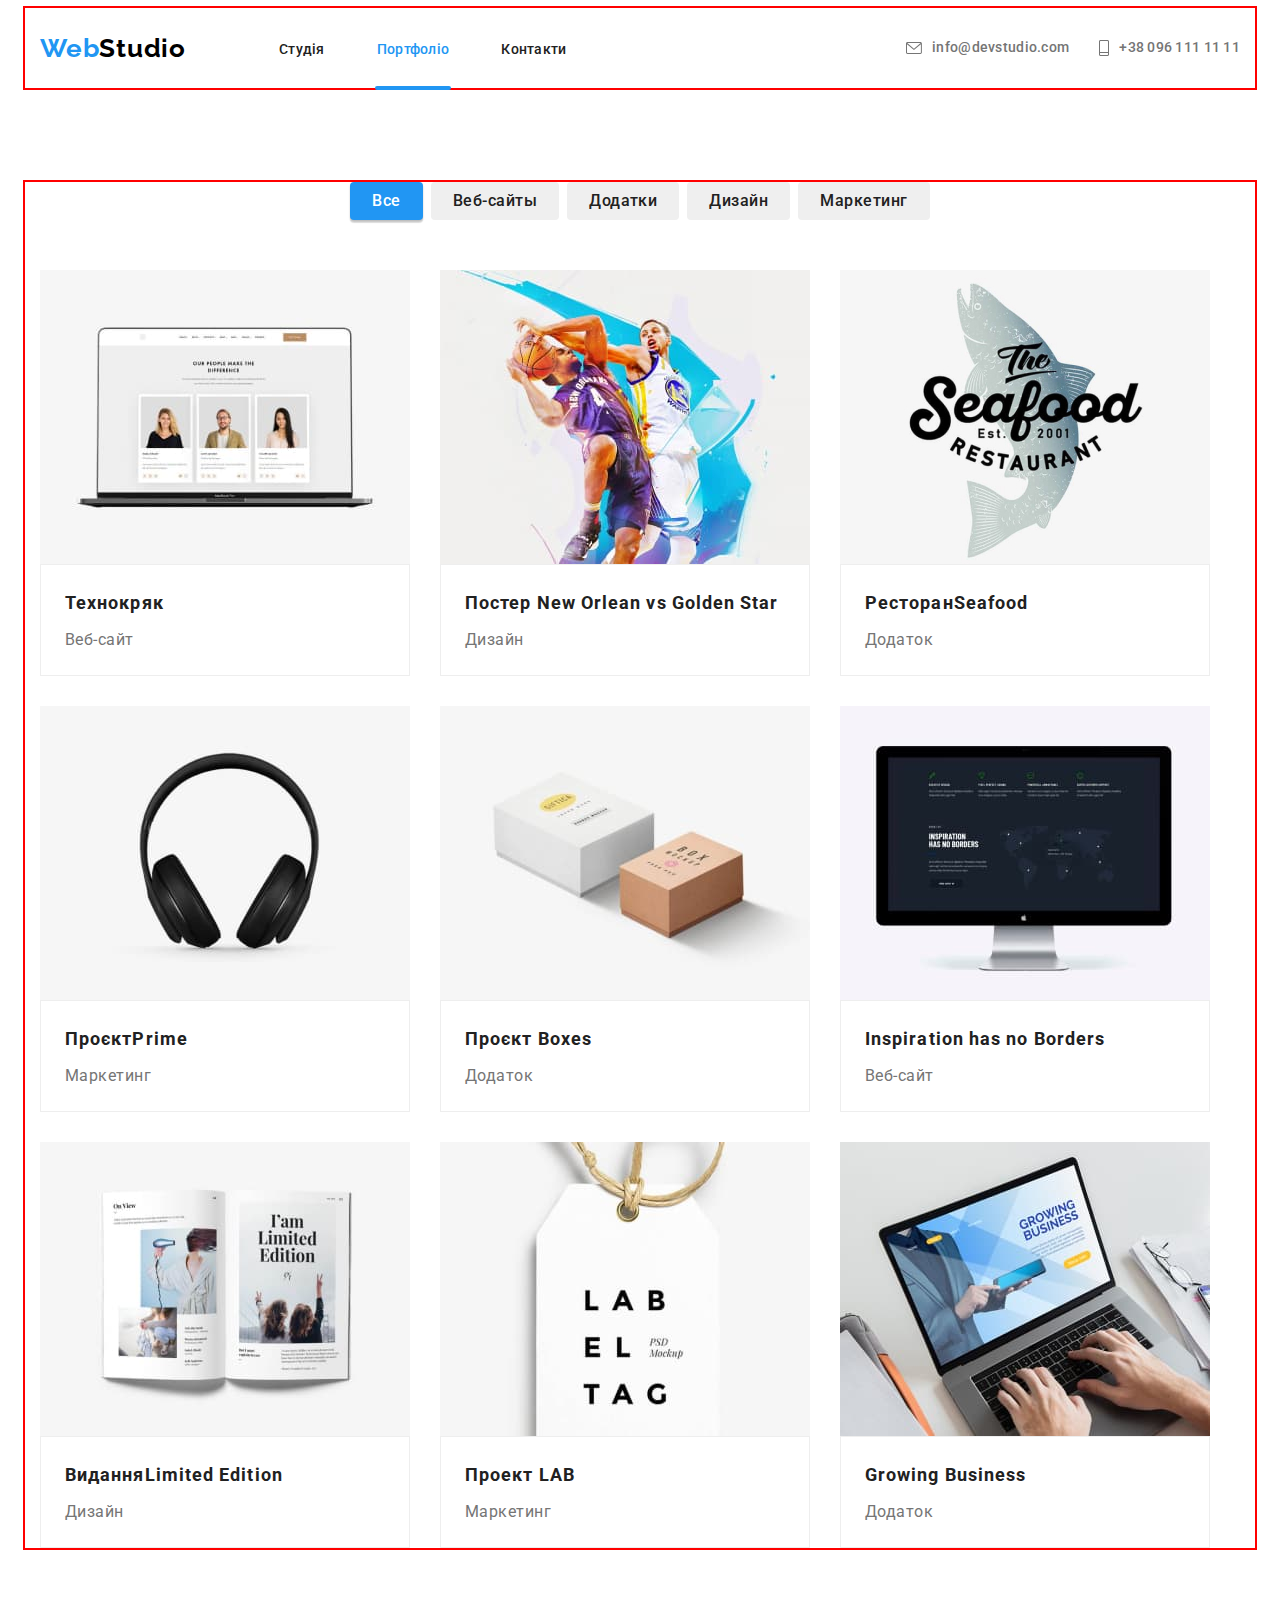
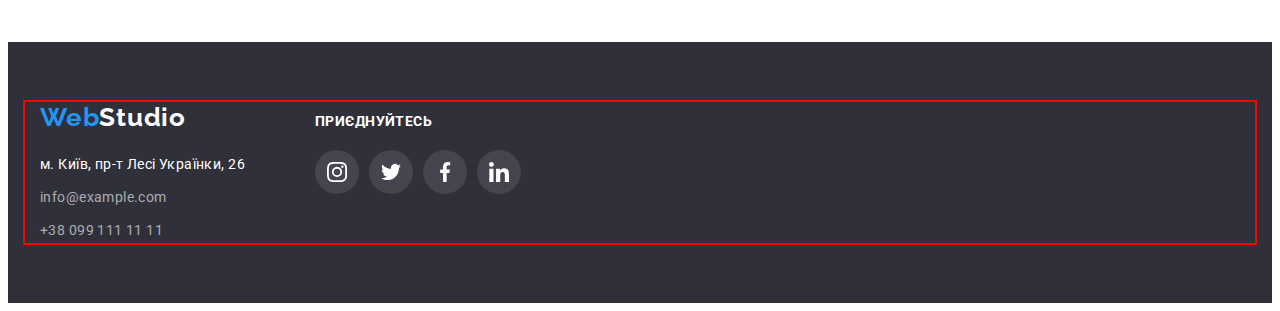
==== portfolio.html @ 19f4bf3e "add input" ====
<!DOCTYPE html>
<html lang="ru">
<head>
    <meta charset="UTF-8">
    <meta http-equiv="X-UA-Compatible" content="IE=edge">
    <meta name="viewport" content="width=device-width, initial-scale=1.0">
    <title>Портфоліо</title>
    <link rel="preconnect" href="https://fonts.googleapis.com">
    <link rel="preconnect" href="https://fonts.gstatic.com" crossorigin>
    <link href="https://fonts.googleapis.com/css2?family=Raleway:wght@700&family=Roboto:wght@400;500;700;900&display=swap"
        rel="stylesheet">
    <link rel="stylesheet" href="https://cdnjs.cloudflare.com/ajax/libs/modern-normalize/1.1.0/modern-normalize.min.css"
            integrity="sha512-wpPYUAdjBVSE4KJnH1VR1HeZfpl1ub8YT/NKx4PuQ5NmX2tKuGu6U/JRp5y+Y8XG2tV+wKQpNHVUX03MfMFn9Q=="
            crossorigin="anonymous" referrerpolicy="no-referrer" />
    <link rel="stylesheet" href="./css/styles.css">
</head>
<body>
    <header class="header">
        <div class="container header-container">
            <a href="#" lang="en" class="header-logo link">Web<span class="header-studio">Studio</span></a>
            <nav class="header-nav">
                <ul class="header-list list">
                    <li class="header-item">
                        <a href="./index.html" class="header-link link">Студія</a>
                    </li>
                    <li class="header-item">
                        <a href="./portfolio.html" class="header-link link current">Портфоліо</a>
                    </li>
                    <li class="header-item">
                        <a href="#" class="header-link link">Контакти</a>
                    </li>
                </ul>
            </nav>
            <ul class="list header-list-contact">
                <li class="header-item-mail">
                    <a href="mailto:info@devstudio.com" class="header-mail link"><svg class="header-mail-icon" width="16" height="12">
                        <use href="./images/icons.svg.svg#icon-envelope-1"></use>
                    </svg>info@devstudio.com</a>
                </li>
                <li class="header-item-tel">
                    <a href="tel:+380961111111" class="header-tel link"><svg class="header-tel-icon" width="10" height="16">
                        <use href="./images/icons.svg.svg#icon-Vector-1"></use>
                    </svg>+38 096 111 11 11</a>
                </li>
            </ul>
        </div>
    </header>
    <main>
        <section class="button">
            <div class="container">
                <h1 class="visually-hidden">Портфоліо</h1>
                    <ul class="button-list list">
                        <li class="button-item">
                            <button type="button" class="button-btn current-btn">Все</button>
                        </li>
                        <li class="button-item">
                            <button type="button" class="button-btn">Веб-сайты</button>
                        </li>
                        <li class="button-item">
                            <button type="button" class="button-btn">Додатки</button>
                        </li>
                        <li class="button-item">
                            <button type="button" class="button-btn">Дизайн</button>
                        </li>
                        <li class="button-item">
                            <button type="button" class="button-btn">Маркетинг</button>
                        </li>
                    </ul>
                <ul class="portfolio-list list">
                    <li class="portfolio-item">
                        <a href="#" class="portfolio-link link">
                            <div class="portfolio-top-wrap">
                                <img src="./images/img-1.jpg" alt="веб-сайт" width="370" height="294">
                                <p class="portfoio-top-text">Ресурс пропонує комплексні пропозиції з різним рівнем функціоналу та сервісів. Все це дозволить відвідувачу отримати
                                вичерпні відомості про компанію чи приватну особу.</p>
                            </div>                            
                            <div class="portfolio-wrap">
                                <h2 class="portfolio-title">Технокряк</h2>
                                <p class="portfolio-text">Веб-сайт</p>
                            </div>
                        </a>  
                    </li>
                    <li class="portfolio-item">
                        <a href="#"class="portfolio-link link">
                            <div class="portfolio-top-wrap">
                                <img src="./images/img-2.jpg" alt="Дизайн" width="370" height="294">
                                <p class="portfoio-top-text">Ресурс пропонує комплексні пропозиції з різним рівнем функціоналу та сервісів. Все це                                     дозволить відвідувачу отримати
                                    вичерпні відомості про компанію чи приватну особу.</p>
                            </div>                                                      
                            <div class="portfolio-wrap">
                                <h2 class="portfolio-title">Постер <span lang="en">New Orlean vs Golden Star</span></h2>
                                <p class="portfolio-text">Дизайн</p>
                            </div>
                        </a>                        
                    </li>
                    <li class="portfolio-item">
                        <a href="#" class="portfolio-link link">
                            <div class="portfolio-top-wrap">
                                <img src="./images/img-3.jpg" alt="Додаток" width="370" height="294">
                                <p class="portfoio-top-text">Ресурс пропонує комплексні пропозиції з різним рівнем функціоналу та сервісів. Все це
                                    дозволить відвідувачу отримати вичерпні відомості про компанію чи приватну особу.</p>
                            </div>                           
                            <div class="portfolio-wrap">
                                <h2 class="portfolio-title">Ресторан<span lang="en">Seafood</span></h2>
                                <p class="portfolio-text">Додаток</p>
                            </div>
                        </a>
                    </li>
                    <li class="portfolio-item">
                        <a href="#" class="portfolio-link link">
                            <div class="portfolio-top-wrap">
                                <img src="./images/img-4.jpg" alt="Маркетинг" width="370" height="294">
                                <p class="portfoio-top-text">Ресурс пропонує комплексні пропозиції з різним рівнем функціоналу та сервісів. Все це
                                    дозволить відвідувачу отримати вичерпні відомості про компанію чи приватну особу.</p>
                            </div>                            
                            <div class="portfolio-wrap">
                                <h2 class="portfolio-title">Проєкт<span lang="en">Prime</span></h2>
                                <p class="portfolio-text">Маркетинг</p>
                            </div>
                        </a>                                               
                    </li>
                    <li class="portfolio-item">
                        <a href="#" class="portfolio-link link">
                            <div class="portfolio-top-wrap">
                                <img src="./images/img-5.jpg" alt="Додаток" width="370" height="294">
                                <p class="portfoio-top-text">Ресурс пропонує комплексні пропозиції з різним рівнем функціоналу та сервісів. Все це
                                    дозволить відвідувачу отримати вичерпні відомості про компанію чи приватну особу.</p>
                            </div>                            
                            <div class="portfolio-wrap">
                                <h2 class="portfolio-title">Проєкт <span lang="en">Boxes</span></h2>
                                <p class="portfolio-text">Додаток</p>
                            </div>
                        </a>                                                
                    </li>
                    <li class="portfolio-item">
                        <a href="#" class="portfolio-link link">
                            <div class="portfolio-top-wrap">
                                <img src="./images/img-6.jpg" alt="Веб-сайт" width="370" height="294">
                                <p class="portfoio-top-text">Ресурс пропонує комплексні пропозиції з різним рівнем функціоналу та сервісів. Все це
                                    дозволить відвідувачу отримати вичерпні відомості про компанію чи приватну особу.</p>
                            </div>                            
                            <div class="portfolio-wrap">
                                <h2 lang="en" class="portfolio-title">Inspiration has no Borders</h2>
                                <p class="portfolio-text">Веб-сайт</p>
                            </div>
                        </a>                                             
                    </li>
                    <li class="portfolio-item">
                        <a href="#" class="portfolio-link link">
                            <div class="portfolio-top-wrap">
                                <img src="./images/img-7.jpg" alt="Дизайн" width="370" height="294">
                                <p class="portfoio-top-text">Ресурс пропонує комплексні пропозиції з різним рівнем функціоналу та сервісів. Все це
                                    дозволить відвідувачу отримати вичерпні відомості про компанію чи приватну особу.</p>
                            </div>                            
                            <div class="portfolio-wrap">
                                <h2 class="portfolio-title">Видання<span lang="en">Limited Edition</span></h2>
                                <p class="portfolio-text">Дизайн</p>
                            </div>
                        </a>                                             
                    </li>
                    <li class="portfolio-item">
                        <a href="#" class="portfolio-link link">
                            <div class="portfolio-top-wrap">
                                <img src="./images/img-8.jpg" alt="Маркетинг" width="370" height="294">
                                <p class="portfoio-top-text">Ресурс пропонує комплексні пропозиції з різним рівнем функціоналу та сервісів. Все це
                                    дозволить відвідувачу отримати вичерпні відомості про компанію чи приватну особу.</p>
                            </div>                            
                            <div class="portfolio-wrap">
                                <h2 class="portfolio-title">Проект <span lang="en">LAB</span></h2>
                                <p class="portfolio-text">Маркетинг</p>
                            </div>
                        </a>                                               
                    </li>
                    <li class="portfolio-item">
                        <a href="#" class="portfolio-link link">
                            <div class="portfolio-top-wrap">
                                <img src="./images/img-9.jpg" alt="Додаток" width="370" height="294">
                                <p class="portfoio-top-text">Ресурс пропонує комплексні пропозиції з різним рівнем функціоналу та сервісів. Все це
                                    дозволить відвідувачу отримати вичерпні відомості про компанію чи приватну особу.</p>
                            </div>
                            <div class="portfolio-wrap">
                                <h2 lang="en" class="portfolio-title">Growing Business</h2>
                                <p class="portfolio-text">Додаток</p>
                            </div>
                        </a>                                               
                    </li>
                </ul>
            </div>
        </section>
    </main>
    <footer class="footer">
        <div class="container footer-container">
            <div class="footer-wrap">
                <a href="#" lang="en" class="footer-logo link list">Web<span class="footer-studio">Studio</span></a>
                <address class="footer-adress">
                    <a href="https://www.google.com.ua/maps/place/%D0%B1%D1%83%D0%BB.+%D0%9B%D0%B5%D1%81%D0%B8+%D0%A3%D0%BA%D1%80%D0%B0%D0%B8%D0%BD%D0%BA%D0%B8,+26,+%D0%9A%D0%B8%D0%B5%D0%B2,+02000/@50.4265807,30.5361971,17z/data=!4m13!1m7!3m6!1s0x40d4cf0e033ecbe9:0x57a4dffefec77da0!2z0LHRg9C7LiDQm9C10YHQuCDQo9C60YDQsNC40L3QutC4LCAyNiwg0JrQuNC10LIsIDAyMDAw!3b1!8m2!3d50.4265807!4d30.5383858!3m4!1s0x40d4cf0e033ecbe9:0x57a4dffefec77da0!8m2!3d50.4265807!4d30.5383858?hl=ru"
                        class="fotter-adress-link link">м. Київ, пр-т Лесі Українки, 26</a>
                    <ul class="footer-list list">
                        <li class="footer-item">
                            <a href="mailto:info@example.com" class="fooret-mail link">info@example.com</a>
                        </li>
                        <li class="footer-item">
                            <a href="tel:+380991111111" class="footer-tel link">+38 099 111 11 11</a>
                        </li>
                    </ul>
                </address>
            </div>
            <div>
                <p class="footer-text">Приєднуйтесь</p>
                <ul class="footer-soc list">
                    <li class="footer-soc-item">
                        <a href="" class="footer-soc-link link">
                            <svg class="footer-soc-icon" width="20" height="20">
                                <use href="./images/icons.svg.svg#icon-instagram"></use>
                            </svg>
                        </a>
                    </li>
                    <li class="footer-soc-item">
                        <a href="" class="footer-soc-link link">
                            <svg class="footer-soc-icon" width="20" height="20">
                                <use href="./images/icons.svg.svg#icon-twitter"></use>
                            </svg>
                        </a>
                    </li>
                    <li class="footer-soc-item">
                        <a href="" class="footer-soc-link link">
                            <svg class="footer-soc-icon" width="20" height="20">
                                <use href="./images/icons.svg.svg#icon-facebook"></use>
                            </svg>
                        </a>
                    </li>
                    <li class="footer-soc-item">
                        <a href="" class="footer-soc-link link">
                            <svg class="footer-soc-icon" width="20" height="20">
                                <use href="./images/icons.svg.svg#icon-linkedin"></use>
                            </svg>
                        </a>
                    </li>
                </ul>
            </div>
        </div>
    </footer>
   
</body>
</html>
---- css/styles.css ----
:root {
    --second-color: #212121;
    --main-color: #757575;
    --main-fs: 14px;
    --white-color: #FFFFFF;
    --accent-color:#2196F3;
 }

 p, 
 h1, 
 h2, 
 h3, 
 h4, 
 h5, 
 h6 {
    margin: 0;
 }

 ul{
    margin: 0;
    padding-left: 0;
 }
img {
    display: block;
    width: 100%;
    height: auto;
}

body {
font-family: "Roboto", sans-serif;
background: var(--white-color);
color: var(--main-color)
}

.list {
    list-style: none;
}

.link {
    text-decoration: none;
}

.container {
    width: 1200px;
    padding-right: 15px;
    padding-left: 15px;
    margin: 0 auto;
    outline: 2px solid red;
}

.header-container {
    display: flex;
    align-items: center;
    justify-content: center;}


.header-list, 
.header-list-contact{
display: flex;
}

.header-item {
    display: block;
}

.header-list-contact {
margin-left: auto;
}

.visually-hidden {
position: absolute;
white-space: nowrap;
width: 1px;
height: 1px;
overflow: hidden;
border: 0;
padding: 0;
clip: rect(0 0 0 0);
clip-path: inset(50%);
 margin: -1px;
}

.header-logo,
.footer-logo {
font-family: 'Raleway', sans-serif;
font-weight: 700;
font-size: 26px;
line-height: 1.19;
letter-spacing: 0.03em;
color: var(--accent-color);
}

.header-logo {
padding-top: 24px;
padding-bottom: 24px;
margin-right: 93px;

}
.header-studio {
color: #000000;
}

.header-nav .current {
    color: var(--accent-color);
} 

.current{
    color: var(--accent-color);
    padding-right: 2px;
    padding-left: 2px;
    position: relative;
}

.current::after {
    content: "";
    width: 100%;
    height: 4px;
    background-color: var(--accent-color);
    border-radius: 2px;
    display: block;
    bottom: -1px;
    right: 0;
    position: absolute;
}

.header-item:not(:last-child) {
margin-right: 50px;
}

.header-link {
font-weight: 500;
font-size: 14px;
line-height: 1.14;
letter-spacing: 0.02em;
color: var(--second-color);
padding-top: 32px;
padding-bottom: 32px;
transition-property: color;
transition-duration: 250ms;
transition-timing-function: cubic-bezier(0.4, 0, 0.2, 1);
}

.header-link:hover,
.header-link:focus, 
.header-mail:hover,
.header-mail:focus, 
.header-tel:hover,
.header-tel:focus,
.fooret-mail:hover,
.fooret-mail:focus,
.footer-tel:hover,
.footer-tel:focus {
color: var(--accent-color);
}


.header-mail,
.header-tel {
font-weight: 500;
font-size: 14px;
line-height: 1.14;
letter-spacing: 0.02em;
color: var(--main-color);
padding-top: 32px;
padding-bottom: 32px;
display: flex; 
align-items: center;
transition-property: color;
transition-duration: 250ms;
transition-timing-function: cubic-bezier(0.4, 0, 0.2, 1);

}

.header-item-mail {
margin-right: 30px;
}

.header-mail-icon, 
.header-tel-icon {
    fill: currentColor;
    margin-right: 10px;
}


/*      HERO      */

.hero {
background-color: #303030;
background-image:linear-gradient(rgba(47, 48, 58, 0.4), rgba(47, 48, 58, 0.4)), url(../images/Img-hero.jpg);
padding-top: 200px;
padding-bottom: 200px;
max-width: 1600px;
margin: 0 auto;
}


.hero-title {
font-weight: 900;
font-size: 44px;
line-height: 1.36;
text-align: center;
letter-spacing: 0.06em;
text-transform: uppercase;
color: var(--white-color);
width: 707px;
margin-bottom: 30px;
margin-left: auto;
margin-right: auto;
}
 
.hero-btn {
font-family: "Roboto", sans-serif;
font-weight: 700;
font-size: 16px;
line-height: 1.87;
display: flex;
align-items: center;
text-align: center;
letter-spacing: 0.06em;
color: var(--white-color);
background-color: var(--accent-color);
border-radius: 4px;
padding: 10px 32px 10px 32px;
margin: 0 auto;
border: transparent;
transition-property: background-color;
transition-duration: 250ms;
transition-timing-function: cubic-bezier(0.4, 0, 0.2, 1);

}

.hero-btn:hover {
background-color:#188ce8;
}

/* QUALITY */

.quality {
padding-top: 94px;
padding-bottom: 94px;
}

.quality-list {
display: flex;
}

.quality-icon-link {
    width: 270px;
    height: 120px;
    border-radius: 4px;
    background-color: #F5F4FA;
    display: flex;
    align-items: center;
    justify-content: center;
    margin-bottom: 30px;
}

.quality-after-title {
font-weight: 700;
font-size: 14px;
line-height: 1.14;
letter-spacing: 0.03em;
text-transform: uppercase;
color: var(--second-color);
margin-bottom: 10px;
}

.quality-text {
font-size: 14px;
line-height: 1.71;
letter-spacing: 0.03em;
color: var(--main-color);
width: 270px;
}

.quality-item:not(:last-child){
   margin-right: 30px; 
}

/*        WORK          */

.work {
padding-bottom: 94px;
}

.work-title {
font-weight: 700;
font-size: 36px;
line-height: 1.16x;
text-align: center;
letter-spacing: 0.03em;
color: var(--second-color);
margin-bottom: 50px;
}

.work-list {
display: flex;
gap: 30px;
}

.work-item {
    position: relative;
}

.work-wrap {
    width: 370px;
    height: 70px;
    background-color: rgba(47, 48, 58, 0.8);
    position: absolute;
    bottom: 0;
    right: 0;
    display: flex;
    align-items: center;
    justify-content: center;
}

.work-text {
font-weight: 700;
font-size: 14px;
line-height: 1.14;
letter-spacing: 0.03em;
text-transform: uppercase;
color: #FFFFFF;

}


/*       TEAM          */
.team {
background: #F5F4FA;
padding-top: 94px;
padding-bottom: 94px;
}

.team-title {
font-weight: 700;
font-size: 36px;
line-height: 1.16;
text-align: center;
letter-spacing: 0.03em;
color:  var(--second-color);
margin-bottom: 50px;
}

.team-list {
display: flex;
gap: 30px;
}

.team-item {
background-color:var(--white-color);
box-shadow: 0px 1px 3px rgba(0, 0, 0, 0.12), 0px 1px 1px rgba(0, 0, 0, 0.14), 0px 2px 1px rgba(0, 0, 0, 0.2);
border-radius: 0px 0px 4px 4px;
} 
.team-wrap {
padding-bottom: 30px;
padding-top: 30px;
}

.team-name {
font-weight: 500;
font-size: 16px;
line-height: 1.19;
text-align: center;
letter-spacing: 0.03em;
color:  var(--second-color);
margin-bottom: 10px;
}

.team-text {
line-height: 1.19;
text-align: center;
letter-spacing: 0.03em;
color: var(--main-color);
margin-bottom: 16px;
}

.team-soc {
    display: flex;
    justify-content: center;
    gap: 10px;
}

.team-soc-link {
   width: 44px; 
   height: 44px;
   border-radius: 50%;
   background-color: var(--white-color);
   display: flex;
   align-items: center;
   justify-content: center;
   transition-property: background-color;
   transition-duration: 250ms;
   transition-timing-function: cubic-bezier(0.4, 0, 0.2, 1);
}

.team-soc-icon {
    fill: #AFB1B8;
    transition-property: fill;
    transition-duration: 250ms;
    transition-timing-function: cubic-bezier(0.4, 0, 0.2, 1);
    
}

.team-soc-link:hover,
.team-soc-link:focus {
    background-color: var(--accent-color)
}

.team-soc-link:hover .team-soc-icon,
.team-soc-link:focus .team-soc-icon {
    fill: var(--white-color);
}

/*     CLIENTS     */
.clients {
    padding-top: 94px;
    padding-bottom: 94px;
}
.clients-title {
    font-weight: 700;
    font-size: 36px;
    line-height: 1.16;
    text-align: center;
    letter-spacing: 0.03em;
    color: var(--second-color);
    margin-bottom: 50px;
    
}

.clients-list{
display: flex;
align-items: center;
justify-content: center;
gap: 30px;
}

.clients-item {
    width: 170px;
    height: 92px;
    border-radius: 4px;
    border: 1px solid #AFB1B8;
    display: flex;
    align-items: center;
    justify-content: center;
    transition-property: border;
    transition-duration: 250ms;
    transition-timing-function: cubic-bezier(0.4, 0, 0.2, 1);
    
}

.clients-icon {
    fill: #AFB1B8;
    transition-property: fill;
    transition-duration: 250ms;
    transition-timing-function: cubic-bezier(0.4, 0, 0.2, 1);
} 

.clients-item:hover,
.clients-item:focus {
    border:1px solid var(--accent-color);
}

.clients-item:hover .clients-icon,
.clients-item:focus .clients-icon{
    fill: var(--accent-color);
}

/*    FOOTER    */

.footer{
background: #2F303A;
padding-top: 60px;
padding-bottom: 60px;
}

.footer-container {
    display: flex;
    align-items: baseline; 
}

.footer-wrap {
    margin-right: 70px;
}

.fotter-adress-link {
font-style: normal;
font-size: 14px;
line-height: 1.71;
letter-spacing: 0.03em;
color: var(--white-color);
}

.footer-adress {
    font-style: normal;
    margin-top: 20px;

}

.footer-list {
    margin-top: 9px;
}

.fooret-mail, 
.footer-tel {
font-size: 14px;
line-height: 1.71;
letter-spacing: 0.03em;
color: rgba(255, 255, 255, 0.6);
transition-property: color;
transition-duration: 250ms;
transition-timing-function: cubic-bezier(0.4, 0, 0.2, 1);
}

.footer-wrap-soc {
    margin-right: 93px;
}

.footer-text{
font-weight: 700;
font-size: 14px;
line-height: 1.14;
letter-spacing: 0.03em;
text-transform: uppercase;
color: var(--white-color);
margin-bottom: 20px;
}

.footer-soc {
    display: flex;
    gap: 10px;
}

.footer-item:not(:last-child) {
    margin-bottom: 9px;
}

.footer-soc-link {
    width: 44px;
    height: 44px;
    border-radius: 50%;
    background-color: rgba(255, 255, 255, 0.1);
    display: flex;
    align-items: center;
    justify-content: center;
    transition-property: background-color;
    transition-duration: 250ms;
    transition-timing-function: cubic-bezier(0.4, 0, 0.2, 1);
}

.footer-soc-icon {
    fill: var(--white-color);
}

.footer-soc-link:hover,
.footer-soc-link:focus {
    background-color: var(--accent-color)
}


.footer-studio {
color: var(--white-color)
} 

.footer-input{
    width: 350px;
    height: 50px;
    border: 1px solid rgba(255, 255, 255, 0.3);
    filter: drop-shadow(0px 4px 4px rgba(0, 0, 0, 0.15));
    border-radius: 4px;
    background-color: #2F303A;
    padding: 15px;
   
}

.footer-input-btn{
    margin-left: 0;
    display: flex; 
}

   
.footer-button {
    width: 200px;
    height: 50px;
    background: var(--accent-color);
    box-shadow: 0px 4px 4px rgba(0, 0, 0, 0.15);
    border-radius: 4px;
    font-family: 'Roboto';
    font-style: normal;
    font-weight: 700;
    font-size: 16px;
    line-height: 1.88;
    display: flex;
    align-items: center;
    text-align: center;
    letter-spacing: 0.06em;
    color: #FFFFFF;
    padding-left: 28px;
    padding-top: 10px;
    padding-right: 10px;
    margin-left: auto;
}

.footer-send-icon {
    margin-left: 10px;
}


/* BUTTON  */

.button {
padding-top: 94px;
padding-bottom: 94px;
}

.button-item:not(:last-child){
margin-right: 8px;
}

.button-btn {
font-weight: 500;
font-size: 16px;
line-height: 1.63;
text-align: center;
letter-spacing: 0.03em;
color: var(--second-color);
border: none;
font-family: inherit;
border-radius: 4px;
padding: 6px 22px;
transition-property: background-color, color, box-shadow;
transition-duration: 250ms;
transition-timing-function: cubic-bezier(0.4, 0, 0.2, 1);

}

.button-btn:focus,
.current-btn,
.button-btn:hover {
background-color:var(--accent-color);
color: var(--white-color);
box-shadow: 0px 3px 1px rgba(0, 0, 0, 0.1), 0px 1px 2px rgba(0, 0, 0, 0.08), 0px 2px 2px rgba(0, 0, 0, 0.12);
}


.button-list{
    display: flex;
    justify-content: center;
    margin-bottom: 50px;
}

/* PORTFOLIO  */

.portfolio-title {
font-weight: 700;
font-size: 18px;
line-height: 2.00;
letter-spacing: 0.06em;
color: var(--second-color);
margin-bottom: 4px; 
}

.portfolio-text {
font-weight: 400;
line-height: 1.88;
letter-spacing: 0.03em;
color: var(--main-color);


}

.portfolio-list {
    display: flex;
    flex-wrap: wrap;
    gap: 30px;

}
.portfolio-wrap {
 padding-top: 20px;
 padding-bottom: 20px;  
 background: #FFFFFF;
 border: 1px solid #EEEEEE;
 padding-left: 24px;
 padding-right: 24px;


}
.portfolio-link {
    display: block;
    transition-property: box-shadow;
    transition-duration: 250ms;
    transition-timing-function: cubic-bezier(0.4, 0, 0.2, 1);
}


.portfolio-link:hover,
.portfolio-link:focus {
box-shadow: 0px 1px 1px rgba(0, 0, 0, 0.12), 0px 4px 4px rgba(0, 0, 0, 0.06), 1px 4px 6px rgba(0, 0, 0, 0.16);
}

.portfolio-link:hover .portfoio-top-text {
transform: translateY(0);
}

.portfolio-top-wrap {
    width: 370px;
    height: 100%;
    position: relative;
    overflow: hidden;

}

.portfoio-top-text{
font-weight: 400;
font-size: 18px;
line-height: 1.56;
letter-spacing: 0.03em;
color: #FFFFFF;
background-color: rgba(33, 150, 243, 0.9);
padding: 63px 24px;
position: absolute;
left: 0;
top: 0;
transform: translateY(100%);
transition: transform 2500ms cubic-bezier(0.4, 0, 0.2, 1);
overflow: auto;
}

.backdrop {
    position: fixed;
    width: 100%;
    height: 100%;
    top: 0;
    background-color: rgba(0, 0, 0, 0.2);
    transition: opacity 500ms linear, visibility 500ms;
}

.modal {
    width: 528px;
    min-height: 581px;
    background-color: var(--white-color);
    border-radius: 4px;
    position: absolute;
    top: 50%;
    left: 50%;
    transform: translate(-50%, -50%) scale(1);
    transition: transform 500ms;
    padding: 40px;
}

.backdrop.is-hidden .modal{
    transform: translate(-50%, -50%) scale(0);

}

.modal-close {
    position: absolute;
    top: 8px;
    right: 8px;
    width: 30px;
    height: 30px;
    border-radius: 50%;
    border: 1px solid rgba(0, 0, 0, 0.1);
    background-color: transparent;
    display: flex;
    align-items: center;
    justify-items: center;
 
}

.button-icon {
    fill: #000000;
}

.is-hidden {
    opacity: 0;
    visibility: hidden;
    pointer-events: none;
}

.modal-title {
    font-weight: 700;
    font-size: 20px;
    line-height: 1.15;
    text-align: center;
    letter-spacing: 0.03em;
    color: #212121;
    margin-bottom: 30px;
}
.input-field {
    margin-bottom: 10px;
    
}
.input-wrap {
position: relative;
}

.form-input {
    width: 100%;
    height: 40px;
    border: 1px solid rgba(33, 33, 33, 0.2);
    border-radius: 4px;
    padding-left: 42px;
   
}

.form-input:focus {
    outline-color: var(--accent-color);
}

.input-icon{
    position: absolute;
    left: 12px;
    top: 50%;
    transform: translateY(-50%);
}

.form-input:focus + .input-icon{
    fill: var(--accent-color);
}

.modal-button { 
    width: 200px;
    height: 50px;
    background: var(--accent-color);
    box-shadow: 0px 4px 4px rgba(0, 0, 0, 0.15);
    border-radius: 4px;
    border: transparent;
    font-family: "Roboto", sans-serif;
    font-weight: 700;
    font-size: 16px;
    line-height: 30px;
    display: flex;
    align-items: center;
    text-align: center;
    letter-spacing: 0.06em;
    color: var(--white-color);
    padding: 10px 52px;
    margin: 0 auto;

}

.modal-close:focus .button-icon,
.modal-close:hover .button-icon {
    fill: var(--accent-color);
}

.label-title {
font-weight: 400;
font-size: 12px;
line-height: 1.17;
letter-spacing: 0.01em;
color: var(--main-color);
display: block;
margin-bottom: 4px;
}

.modal-text {
    width: 100%;
    height: 120px;
    border: 1px solid rgba(33, 33, 33, 0.2);
    border-radius: 4px;
    resize: none;
    padding: 12px 16px;
}

.modal-text::placeholder {
    font-weight: 400;
    font-size: 12px;
    line-height: 1.17px;
    letter-spacing: 0.01em;
    color: rgba(117, 117, 117, 0.5);
}

.modal-text {
    outline-color: var(--accent-color);
}

.checkbox {
    margin-bottom: 30px;
}

.check-text{
font-weight: 400;
font-size: 14px;
line-height: 24px;
letter-spacing: 0.03em;
color: var(--main-color);
display: flex;
align-items: center;
}

.check-text span {
width: 16px;
height: 15px;
border-radius: 2px;
border: 2px solid #212121;
margin-right: 8px;
display: flex;
align-items: center;
justify-content: center;
}

.check-icon {
    fill: transparent;
}

.input-check:checked + .check-text span {
    background-color: var(--accent-color);
    border: none;
}

.input-check:checked +.check-text .check-icon {
    fill: var(--white-color);
}

.input-check:focus +.check-text span {
    border-color: var(--accent-color);
  
}

.check-link {
    color: rgba(33, 150, 243, 1);
}
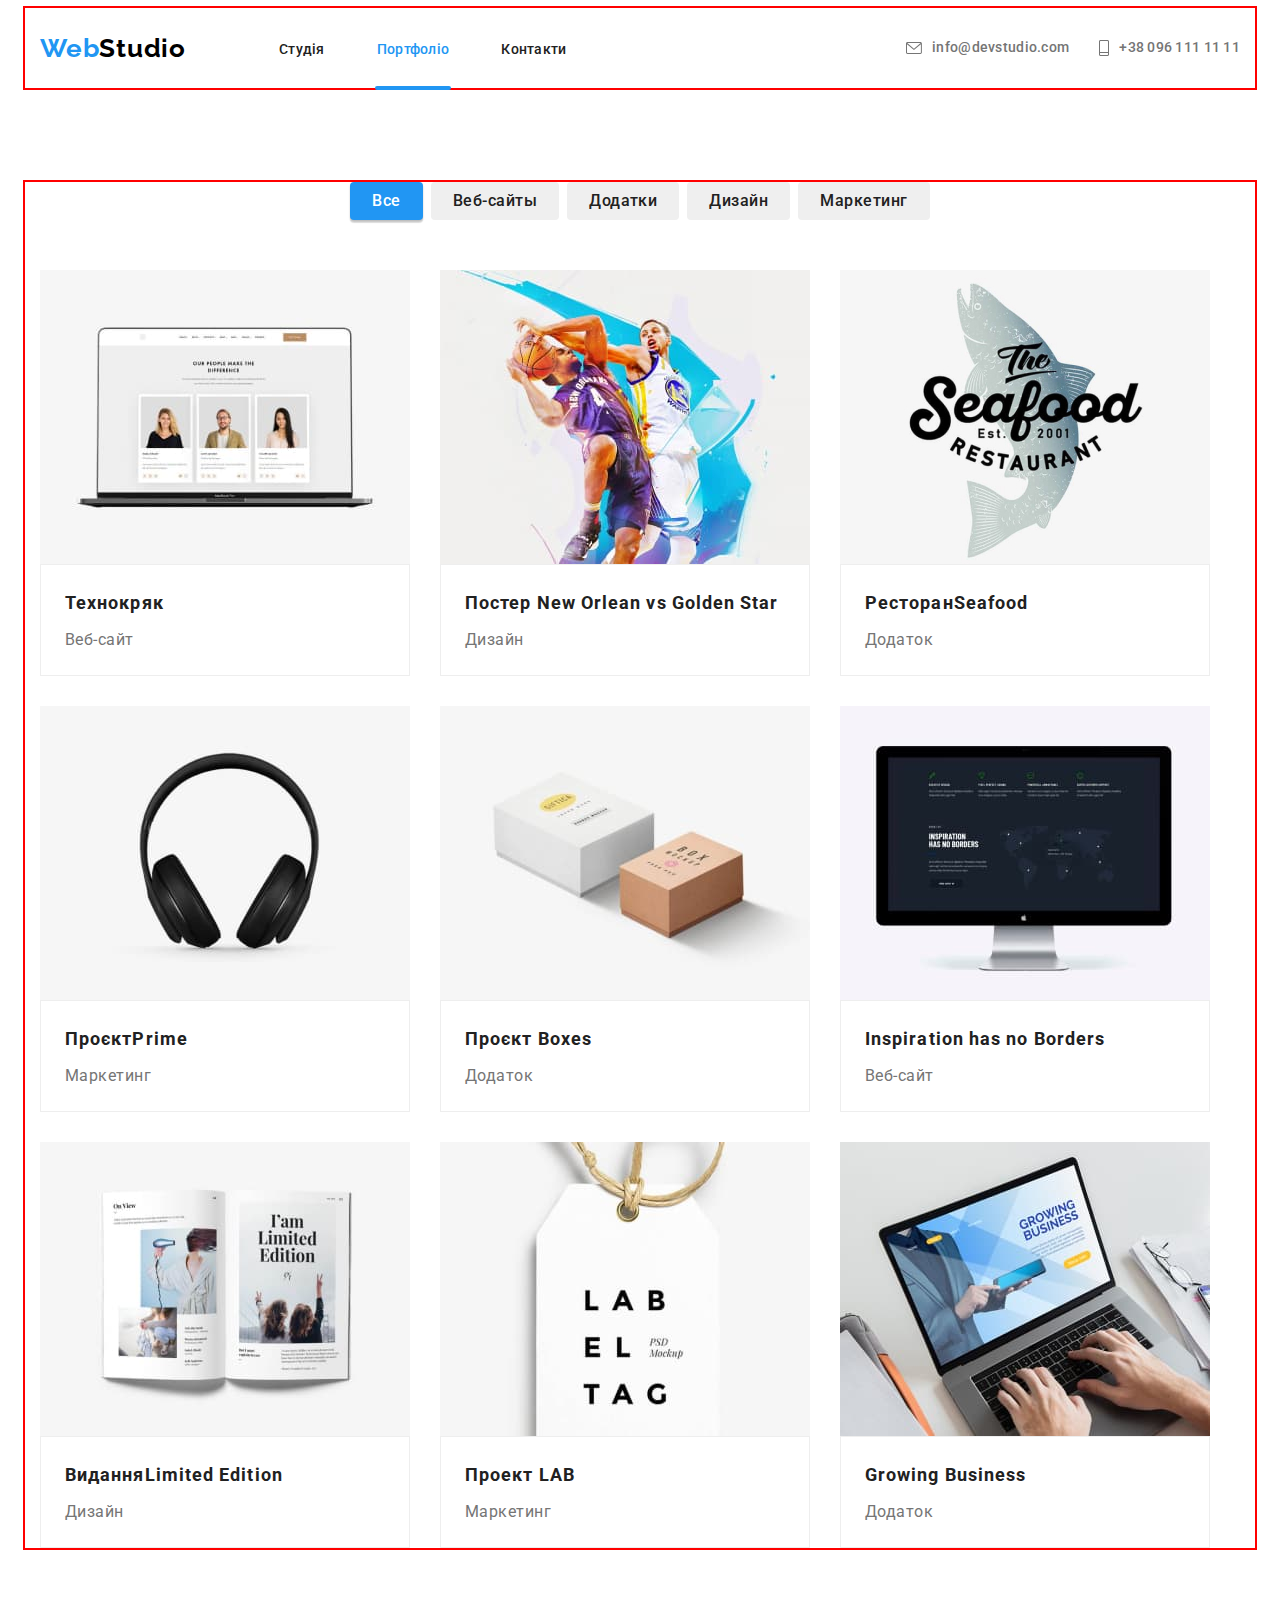
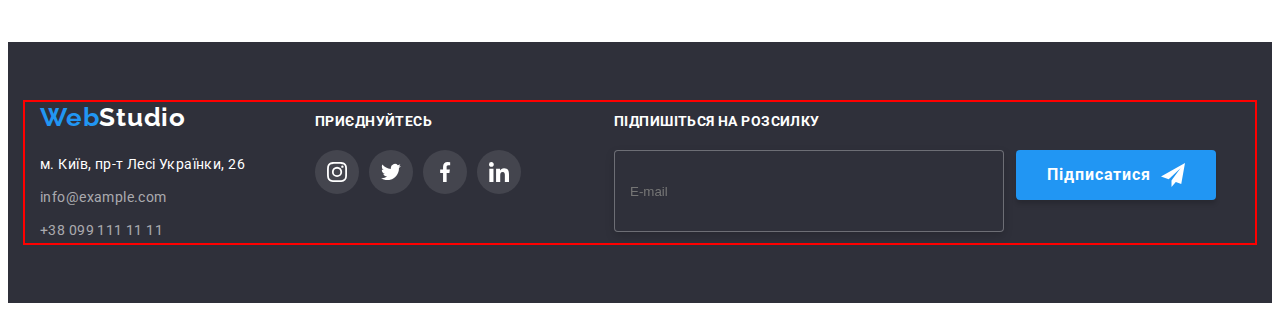
==== commit 1fed3296: "change button" ====
--- a/portfolio.html
+++ b/portfolio.html
@@ -205,7 +205,7 @@
                     </ul>
                 </address>
             </div>
-            <div>
+            <div class="footer-wrap-soc">
                 <p class="footer-text">Приєднуйтесь</p>
                 <ul class="footer-soc list">
                     <li class="footer-soc-item">
@@ -237,6 +237,19 @@
                         </a>
                     </li>
                 </ul>
+            </div>
+            <div>
+                <p class="footer-text">Підпишіться на розсилку</p>
+                <form class="footer-input-btn">
+                    <div class="footer-input-field">
+                        <input type="email" name="mail" placeholder="E-mail" class="footer-input">
+                    </div>
+                    <button type="submit" class="footer-button">Підписатися
+                        <svg class="footer-send-icon" width="24" height="24">
+                            <use href="./images/icons.svg.svg#icon-send"></use>
+                        </svg>
+                    </button>
+                </form>
             </div>
         </div>
     </footer>
--- a/css/styles.css
+++ b/css/styles.css
@@ -320,7 +320,7 @@
 line-height: 1.14;
 letter-spacing: 0.03em;
 text-transform: uppercase;
-color: #FFFFFF;
+color: var(--white-color);
 
 }
 
@@ -563,19 +563,30 @@
 } 
 
 .footer-input{
-    width: 350px;
+    width: 358px;
     height: 50px;
     border: 1px solid rgba(255, 255, 255, 0.3);
     filter: drop-shadow(0px 4px 4px rgba(0, 0, 0, 0.15));
     border-radius: 4px;
     background-color: #2F303A;
     padding: 15px;
-   
-}
+    transition-property: outline-color;
+    transition-duration: 250ms;
+    transition-timing-function: cubic-bezier(0.4, 0, 0.2, 1);
+     
+}
+
+.footer-input:focus {
+    outline-color: var(--accent-color);
+}
+
 
 .footer-input-btn{
-    margin-left: 0;
     display: flex; 
+}
+
+.footer-input-field {
+    margin-right: 12px;
 }
 
    
@@ -592,14 +603,22 @@
     line-height: 1.88;
     display: flex;
     align-items: center;
+    justify-content: center;
     text-align: center;
     letter-spacing: 0.06em;
-    color: #FFFFFF;
-    padding-left: 28px;
-    padding-top: 10px;
-    padding-right: 10px;
-    margin-left: auto;
-}
+    color: var(--white-color);
+    border: var(--accent-color);
+    transition-property: color;
+    transition-duration: 250ms;
+    transition-timing-function: cubic-bezier(0.4, 0, 0.2, 1);
+  
+}
+
+.footer-button:hover,
+.footer-button:focus {
+    background-color: #188ce8;
+}
+
 
 .footer-send-icon {
     margin-left: 10px;
@@ -678,7 +697,7 @@
 .portfolio-wrap {
  padding-top: 20px;
  padding-bottom: 20px;  
- background: #FFFFFF;
+ background: var(--white-color);
  border: 1px solid #EEEEEE;
  padding-left: 24px;
  padding-right: 24px;
@@ -715,7 +734,7 @@
 font-size: 18px;
 line-height: 1.56;
 letter-spacing: 0.03em;
-color: #FFFFFF;
+color: var(--white-color);
 background-color: rgba(33, 150, 243, 0.9);
 padding: 63px 24px;
 position: absolute;
@@ -725,6 +744,8 @@
 transition: transform 2500ms cubic-bezier(0.4, 0, 0.2, 1);
 overflow: auto;
 }
+
+/* ---------BACKDROP -----------*/
 
 .backdrop {
     position: fixed;
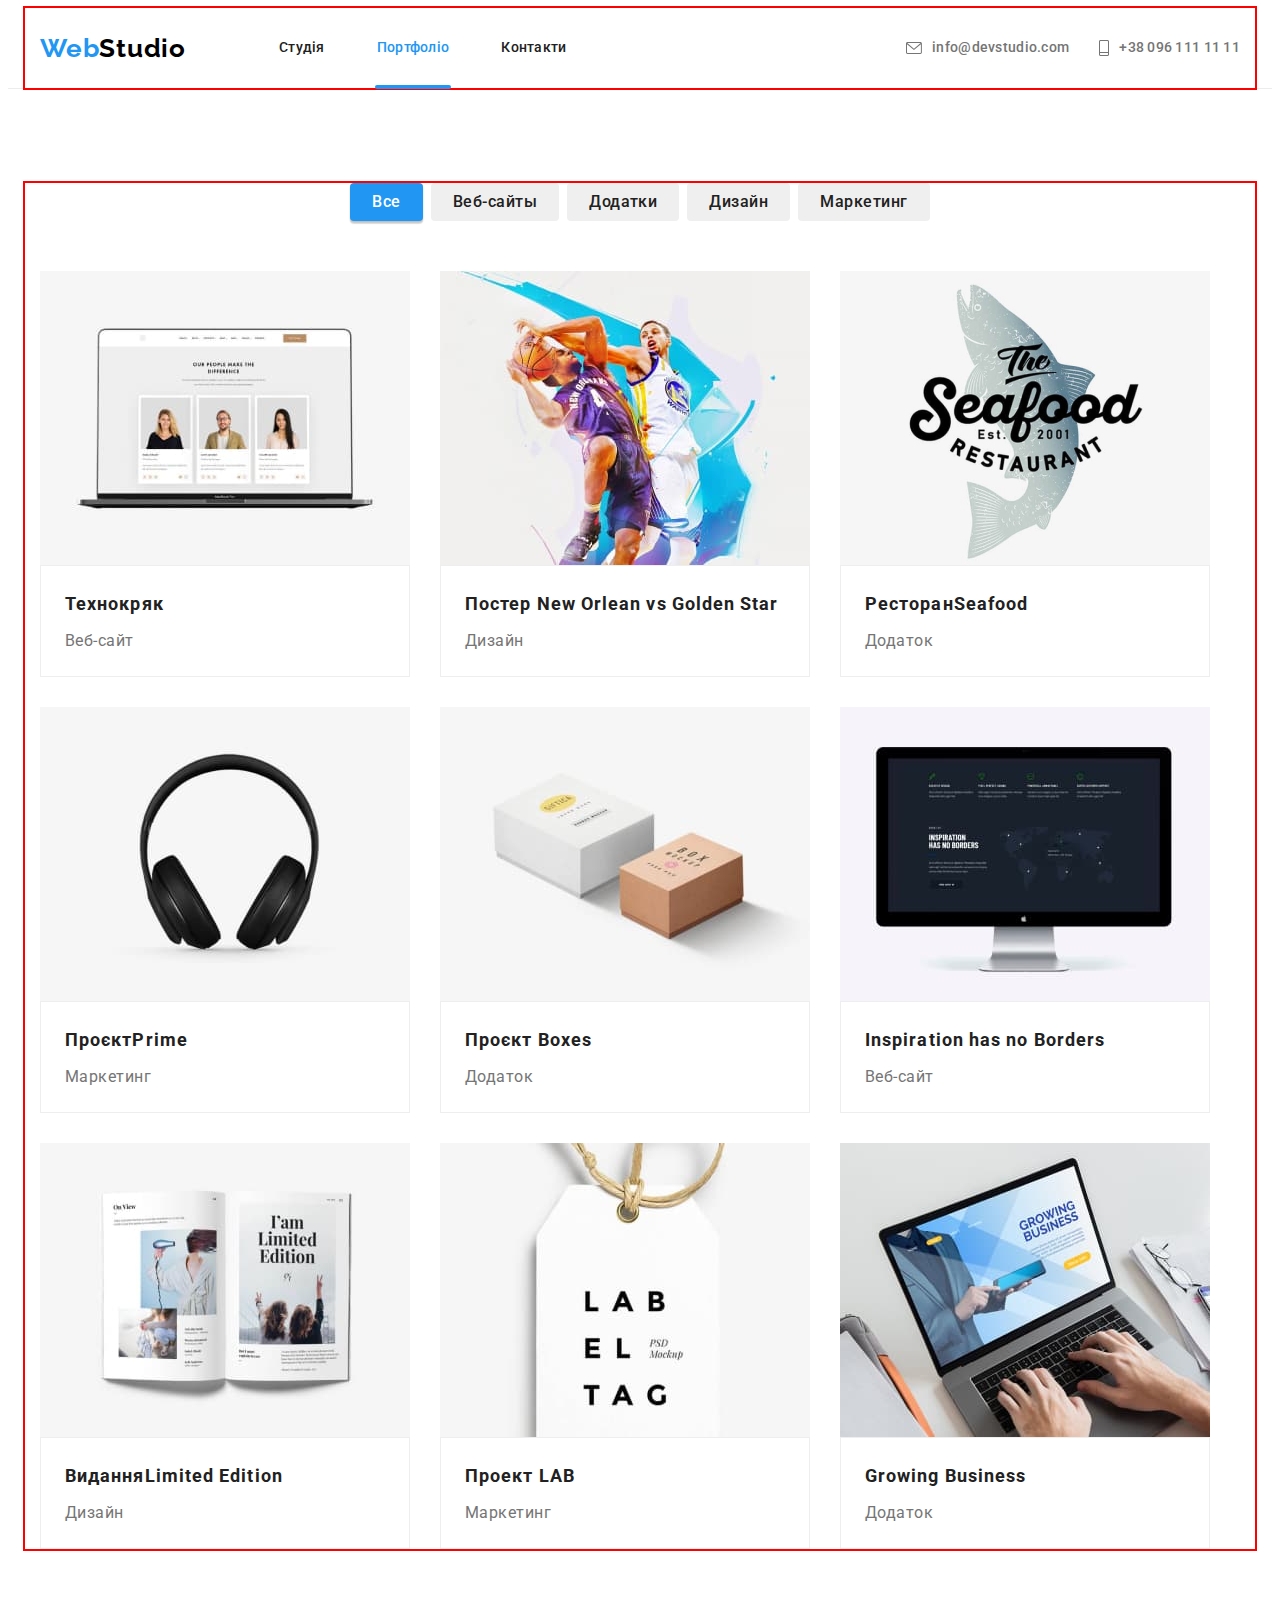
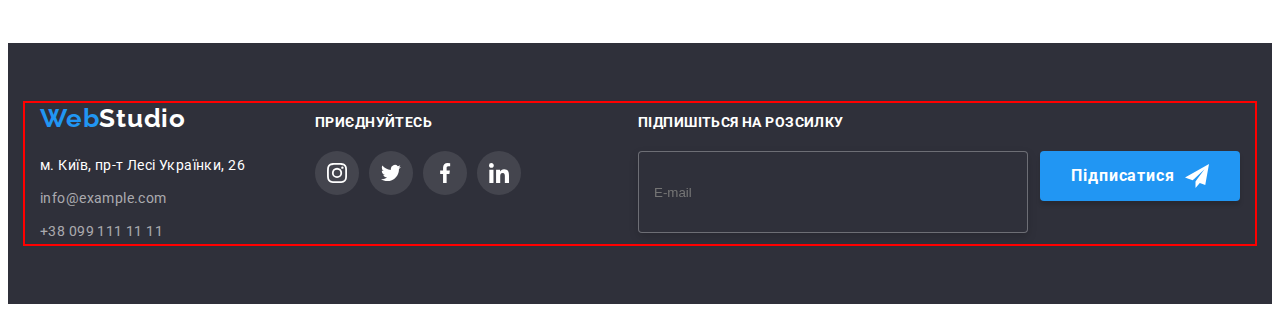
==== commit 4cf9804d: "change mistakes" ====
--- a/portfolio.html
+++ b/portfolio.html
@@ -241,9 +241,9 @@
             <div>
                 <p class="footer-text">Підпишіться на розсилку</p>
                 <form class="footer-input-btn">
-                    <div class="footer-input-field">
+                    <label class="footer-input-field">
                         <input type="email" name="mail" placeholder="E-mail" class="footer-input">
-                    </div>
+                    </label>
                     <button type="submit" class="footer-button">Підписатися
                         <svg class="footer-send-icon" width="24" height="24">
                             <use href="./images/icons.svg.svg#icon-send"></use>
--- a/css/styles.css
+++ b/css/styles.css
@@ -48,6 +48,10 @@
     outline: 2px solid red;
 }
 
+.header {
+    border-bottom: 1px solid #ECECEC;
+}
+
 .header-container {
     display: flex;
     align-items: center;
@@ -56,11 +60,7 @@
 
 .header-list, 
 .header-list-contact{
-display: flex;
-}
-
-.header-item {
-    display: block;
+    display: flex;
 }
 
 .header-list-contact {
@@ -100,6 +100,7 @@
 color: #000000;
 }
 
+
 .header-nav .current {
     color: var(--accent-color);
 } 
@@ -133,6 +134,7 @@
 line-height: 1.14;
 letter-spacing: 0.02em;
 color: var(--second-color);
+display: block;
 padding-top: 32px;
 padding-bottom: 32px;
 transition-property: color;
@@ -435,7 +437,8 @@
 gap: 30px;
 }
 
-.clients-item {
+
+.clients-link{
     width: 170px;
     height: 92px;
     border-radius: 4px;
@@ -446,9 +449,8 @@
     transition-property: border;
     transition-duration: 250ms;
     transition-timing-function: cubic-bezier(0.4, 0, 0.2, 1);
-    
-}
-
+
+}
 .clients-icon {
     fill: #AFB1B8;
     transition-property: fill;
@@ -456,13 +458,13 @@
     transition-timing-function: cubic-bezier(0.4, 0, 0.2, 1);
 } 
 
-.clients-item:hover,
-.clients-item:focus {
+.clients-link:hover,
+.clients-link:focus {
     border:1px solid var(--accent-color);
 }
 
-.clients-item:hover .clients-icon,
-.clients-item:focus .clients-icon{
+.clients-link:hover .clients-icon,
+.clients-link:focus .clients-icon{
     fill: var(--accent-color);
 }
 
@@ -513,7 +515,7 @@
 }
 
 .footer-wrap-soc {
-    margin-right: 93px;
+    margin-right: auto;
 }
 
 .footer-text{
@@ -569,6 +571,7 @@
     filter: drop-shadow(0px 4px 4px rgba(0, 0, 0, 0.15));
     border-radius: 4px;
     background-color: #2F303A;
+    color: var(--white-color);
     padding: 15px;
     transition-property: outline-color;
     transition-duration: 250ms;
@@ -758,7 +761,7 @@
 
 .modal {
     width: 528px;
-    min-height: 581px;
+    height: 581px;
     background-color: var(--white-color);
     border-radius: 4px;
     position: absolute;
@@ -806,7 +809,7 @@
     text-align: center;
     letter-spacing: 0.03em;
     color: #212121;
-    margin-bottom: 30px;
+    margin-bottom: 12px;
 }
 .input-field {
     margin-bottom: 10px;
@@ -822,6 +825,9 @@
     border: 1px solid rgba(33, 33, 33, 0.2);
     border-radius: 4px;
     padding-left: 42px;
+    transition-property: outline-color;
+    transition-duration: 250ms;
+    transition-timing-function: cubic-bezier(0.4, 0, 0.2, 1);
    
 }
 
@@ -834,10 +840,18 @@
     left: 12px;
     top: 50%;
     transform: translateY(-50%);
+    transition-property: fill;
+    transition-duration: 250ms;
+    transition-timing-function: cubic-bezier(0.4, 0, 0.2, 1);
+
 }
 
 .form-input:focus + .input-icon{
     fill: var(--accent-color);
+}
+
+.modal-textarea {
+    margin-bottom: 20px;
 }
 
 .modal-button { 
@@ -909,6 +923,7 @@
 color: var(--main-color);
 display: flex;
 align-items: center;
+justify-content: center;
 }
 
 .check-text span {
